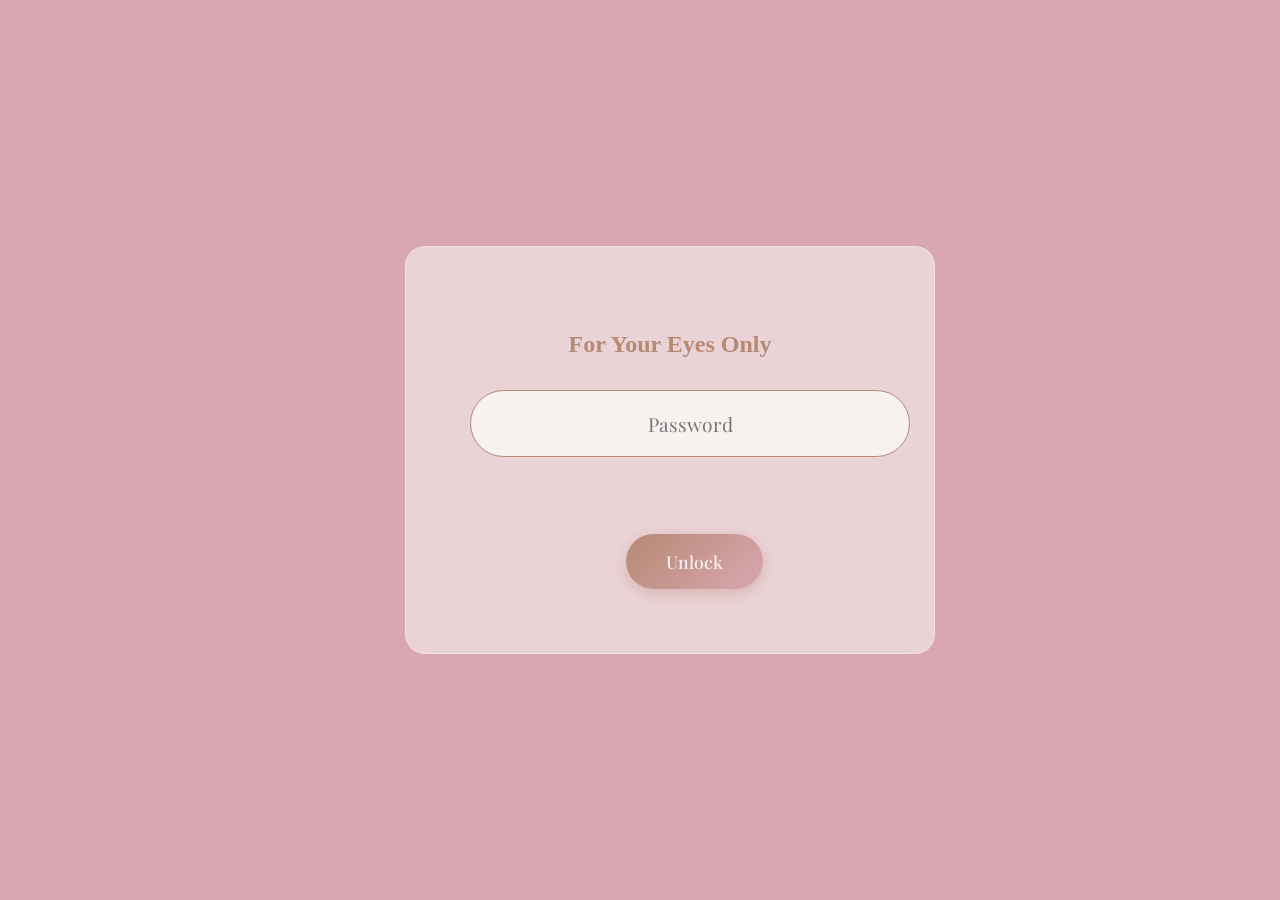
==== index.html @ e12a4b05 "web start" ====
<!DOCTYPE html>
<html lang="en">
<head>
    <meta charset="UTF-8">
    <meta name="viewport" content="width=device-width, initial-scale=1.0">
    <title>For You</title>
    <!-- Fonts -->
    <link rel="preconnect" href="https://fonts.googleapis.com">
    <link rel="preconnect" href="https://fonts.gstatic.com" crossorigin>
    <link href="https://fonts.googleapis.com/css2?family=Playfair+Display:ital,wght@0,400;0,600;1,400&family=Montserrat:wght@300;400;500&display=swap" rel="stylesheet">
    <!-- Styles -->
    <link rel="stylesheet" href="style.css">
</head>
<body>
    <!-- Login Screen -->
    <div id="loginScreen" class="overlay">
        <div class="login-container">
            <h2 class="login-title">For Your Eyes Only</h2>
            <div class="input-group">
                <input type="password" id="passwordInput" placeholder="Password" autofocus>
                <div id="errorMessage" class="error-text"></div>
            </div>
            <button id="loginBtn" class="premium-btn">Unlock</button>
        </div>
    </div>

    <!-- Loading Screen -->
    <div id="loadingScreen" class="overlay hidden">
        <div class="loading-container">
            <span class="loading-letter">B</span>
            <span class="loading-letter">o</span>
            <span id="centerLetter" class="loading-letter">n</span>
            <span class="loading-letter">K</span>
            <span class="loading-letter">o</span>
        </div>
    </div>

    <!-- Main Content (Hidden Initially) -->
    <div id="mainContent" class="hidden">
        <header class="hero">
            <div class="hero-bg"></div>
            <div class="hero-content">
                <h1 class="reveal">My <span class="love-word">L</span>ove</h1>
                <p class="subtitle reveal delay-1">Every moment with you is a treasure.</p>
            </div>
        </header>

    <main>
        <section class="story section-padding">
            <div class="container">
                <div class="story-grid">
                    <div class="text-content reveal">
                        <h2>Our Story</h2>
                        <p>From the moment we met, everything changed. You brought color to my world, and every day I find myself loving you more.</p>
                        <p>This little corner of the internet is just for you. A reminder of how much you mean to me.</p>
                    </div>
                    <div class="image-content reveal right">
                        <!-- Removed flower accent as requested -->
                    </div>
                </div>
            </div>
        </section>

        <section class="gallery section-padding">
            <div class="container text-center">
                <h2 class="reveal">A Thousand Words</h2>
                <div class="gallery-grid">
                    <div class="gallery-item glass reveal">
                        <div class="placeholder-img" style="background-color: var(--light-rose)"></div>
                        <p class="caption">Our beautiful moments</p>
                    </div>
                    <div class="gallery-item glass reveal delay-1">
                        <div class="placeholder-img" style="background-color: var(--deep-rose)"></div>
                        <p class="caption">Smiles that light up my day</p>
                    </div>
                    <div class="gallery-item glass reveal delay-2">
                        <div class="placeholder-img" style="background-color: var(--primary-pink)"></div>
                        <p class="caption">Just you and me</p>
                    </div>
                </div>
            </div>
        </section>

        <section class="message section-padding">
            <div class="container text-center">
                <div class="love-card glass reveal">
                    <h2>I Love You</h2>
                    <p>More than words can express.</p>
                    <button id="loveBtn" class="premium-btn">Click me</button>
                    <div id="hiddenMessage" class="hidden-message">
                        <p>You are my today and all of my tomorrows. 💕</p>
                    </div>
                </div>
            </div>
        </section>
    </main>

    <footer>
        <p>Made with love, just for you. &copy; <span id="year"></span></p>
    </footer>

    <!-- Scripts -->
    <script src="script.js"></script>
</body>
</html>
---- style.css ----
/* ==========================
   Design Tokens & Variables
   ========================== */
:root {
    /* Dusty Pink & Rose Palette */
    --primary-pink: #D8A7B1;
    --deep-rose: #B68973;
    --light-rose: #EED6D3;
    --soft-white: #F7F1F0;
    --gold-accent: #E7D2CC;
    --dark-text: #4A3B39;
    --light-text: #FAF6F5;

    /* Typography */
    --font-heading: 'Playfair Display', serif;
    --font-body: 'Playfair Display', serif; /* Changed from Montserrat to maintain the look */
    
    /* Effects */
    --glass-bg: rgba(247, 241, 240, 0.6);
    --glass-border: rgba(255, 255, 255, 0.3);
    --shadow-soft: 0 8px 32px rgba(182, 137, 115, 0.15);

    /* Spacing */
    --spacing-sm: 1rem;
    --spacing-md: 2rem;
    --spacing-lg: 4rem;
    --spacing-xl: 8rem;
}

.hidden {
    display: none !important;
}

.overlay {
    position: fixed;
    top: 0;
    left: 0;
    width: 100%;
    height: 100%;
    background-color: var(--primary-pink);
    z-index: 1000;
    display: flex;
    justify-content: center;
    align-items: center;
    transition: opacity 0.8s ease, visibility 0.8s;
}

.overlay.fade-out {
    opacity: 0;
    visibility: hidden;
}

.login-container {
    text-align: center;
    background: var(--glass-bg);
    padding: clamp(2rem, 5vw, 4rem);
    border-radius: 20px;
    backdrop-filter: blur(12px);
    -webkit-backdrop-filter: blur(12px);
    border: 1px solid var(--glass-border);
    max-width: 90%;
    width: 400px;
    transform: translateX(30px); /* Move login content to the right */
}

.login-title {
    color: var(--deep-rose);
    margin-bottom: 2rem;
}

.input-group {
    margin-bottom: 2rem;
}

#passwordInput {
    padding: 1.2rem;
    border-radius: 50px;
    border: 1px solid var(--primary-pink);
    background: var(--soft-white);
    text-align: center;
    font-size: 1.2rem;
    width: 100%;
    outline: none;
    font-family: var(--font-body);
    transition: border-color 0.3s ease;
}

#passwordInput:focus {
    border-color: var(--deep-rose);
}

.error-text {
    color: #8b0000;
    font-size: 0.9rem;
    margin-top: 0.8rem;
    height: 1rem;
    font-weight: 500;
}

.loading-container {
    display: flex;
    justify-content: center;
    align-items: center;
    font-family: var(--font-heading);
    font-size: clamp(3rem, 8vw, 6rem);
    color: var(--deep-rose); /* Changed from light-text to match captions */
    font-style: italic;
    min-height: 200px;
}

.loading-letter {
    display: inline-block;
    opacity: 0;
    transform: translateY(20px);
    transition: all 0.4s cubic-bezier(0.175, 0.885, 0.32, 1.275);
}

.loading-letter.visible {
    opacity: 1;
    transform: translateY(0);
}

/* ==========================
   Utility Classes
   ========================== */
.glass {
    background: var(--glass-bg);
    backdrop-filter: blur(12px);
    -webkit-backdrop-filter: blur(12px);
    border: 1px solid var(--glass-border);
    border-radius: 20px;
    box-shadow: var(--shadow-soft);
}

.premium-btn {
    background: linear-gradient(135deg, var(--deep-rose), var(--primary-pink));
    color: var(--soft-white);
    border: none;
    padding: 1rem 2.5rem;
    font-family: var(--font-body);
    font-size: 1.1rem;
    font-weight: 500;
    border-radius: 50px;
    cursor: pointer;
    transition: all 0.4s ease;
    box-shadow: 0 4px 15px rgba(182, 137, 115, 0.4);
    margin-top: 1rem;
}

.premium-btn:hover {
    transform: translateY(-3px);
    box-shadow: 0 8px 25px rgba(182, 137, 115, 0.5);
    background: linear-gradient(135deg, var(--primary-pink), var(--deep-rose));
}

#loginBtn {
    position: relative;
    z-index: 10;
    margin-left: 3rem; /* Shifting to the right as requested */
}

/* ==========================
   Hero Section
   ========================== */
.hero {
    position: relative;
    height: 100vh;
    display: flex;
    align-items: center;
    justify-content: center;
    text-align: center;
    overflow: hidden;
}

.hero-bg {
    position: absolute;
    top: 0;
    left: 0;
    width: 100%;
    height: 100%;
    background-color: var(--primary-pink);
    z-index: -1;
}

@keyframes slowZoom {
    0% {
        transform: scale(1);
    }

    100% {
        transform: scale(1.1);
    }
}

.hero-content {
    padding: 2rem;
    z-index: 1;
    display: flex;
    flex-direction: column;
    align-items: center;
}

.title-container {
    position: relative;
    display: inline-block;
}

.love-word {
    position: relative;
}

.subtitle {
    font-size: 1.2rem;
    color: var(--light-rose);
    letter-spacing: 2px;
    text-transform: uppercase;
    margin-top: 1rem;
}

/* ==========================
   Story Section
   ========================== */
.story-grid {
    display: grid;
    grid-template-columns: 1fr 1fr;
    gap: 4rem;
    align-items: center;
}

.floating-accent {
    width: 100%;
    max-width: 400px;
    animation: float 6s ease-in-out infinite;
    filter: drop-shadow(0 20px 30px rgba(182, 137, 115, 0.2));
}

@keyframes float {
    0% {
        transform: translateY(0px) rotate(0deg);
    }

    50% {
        transform: translateY(-20px) rotate(5deg);
    }

    100% {
        transform: translateY(0px) rotate(0deg);
    }
}

/* ==========================
   Gallery Section
   ========================== */
.gallery {
    background: linear-gradient(to bottom, var(--soft-white), var(--light-rose), var(--soft-white));
}

.gallery-grid {
    display: grid;
    grid-template-columns: repeat(auto-fit, minmax(300px, 1fr));
    gap: 2rem;
    margin-top: 3rem;
}

.gallery-item {
    padding: 1rem;
    transition: transform 0.4s ease;
}

.gallery-item:hover {
    transform: translateY(-10px);
}

.placeholder-img {
    height: 300px;
    border-radius: 12px;
    background-size: cover;
    background-position: center;
    margin-bottom: 1rem;
}

.caption {
    font-family: var(--font-heading);
    font-style: italic;
    color: var(--deep-rose);
    font-size: 1.2rem;
    margin-bottom: 0;
}

/* ==========================
   Message Section
   ========================== */
.love-card {
    max-width: 600px;
    margin: 0 auto;
    padding: 4rem 2rem;
    transform: translateX(-30px); /* Move Love section to the left */
}

.hidden-message {
    margin-top: 2rem;
    max-height: 0;
    overflow: hidden;
    opacity: 0;
    transition: all 0.8s ease;
}

.hidden-message.show {
    max-height: 200px;
    opacity: 1;
}

.hidden-message p {
    font-family: var(--font-heading);
    font-size: 1.5rem;
    color: var(--deep-rose);
    font-style: italic;
}

/* ==========================
   Footer
   ========================== */
footer {
    background-color: var(--deep-rose);
    color: var(--soft-white);
    text-align: center;
    padding: 2rem 0;
}

footer p {
    margin: 0;
    font-size: 0.9rem;
}

/* ==========================
   Animations
   ========================== */
.reveal {
    opacity: 0;
    transform: translateY(30px);
    transition: all 1s cubic-bezier(0.5, 0, 0, 1);
}

.reveal.right {
    transform: translateX(50px);
}

.reveal.active {
    opacity: 1;
    transform: translate(0);
}

.delay-1 {
    transition-delay: 0.2s;
}

.delay-2 {
    transition-delay: 0.4s;
}

/* Responsive */
@media (max-width: 768px) {
    .story-grid {
        grid-template-columns: 1fr;
        text-align: center;
    }

    .reveal.right {
        transform: translateY(30px);
    }
}
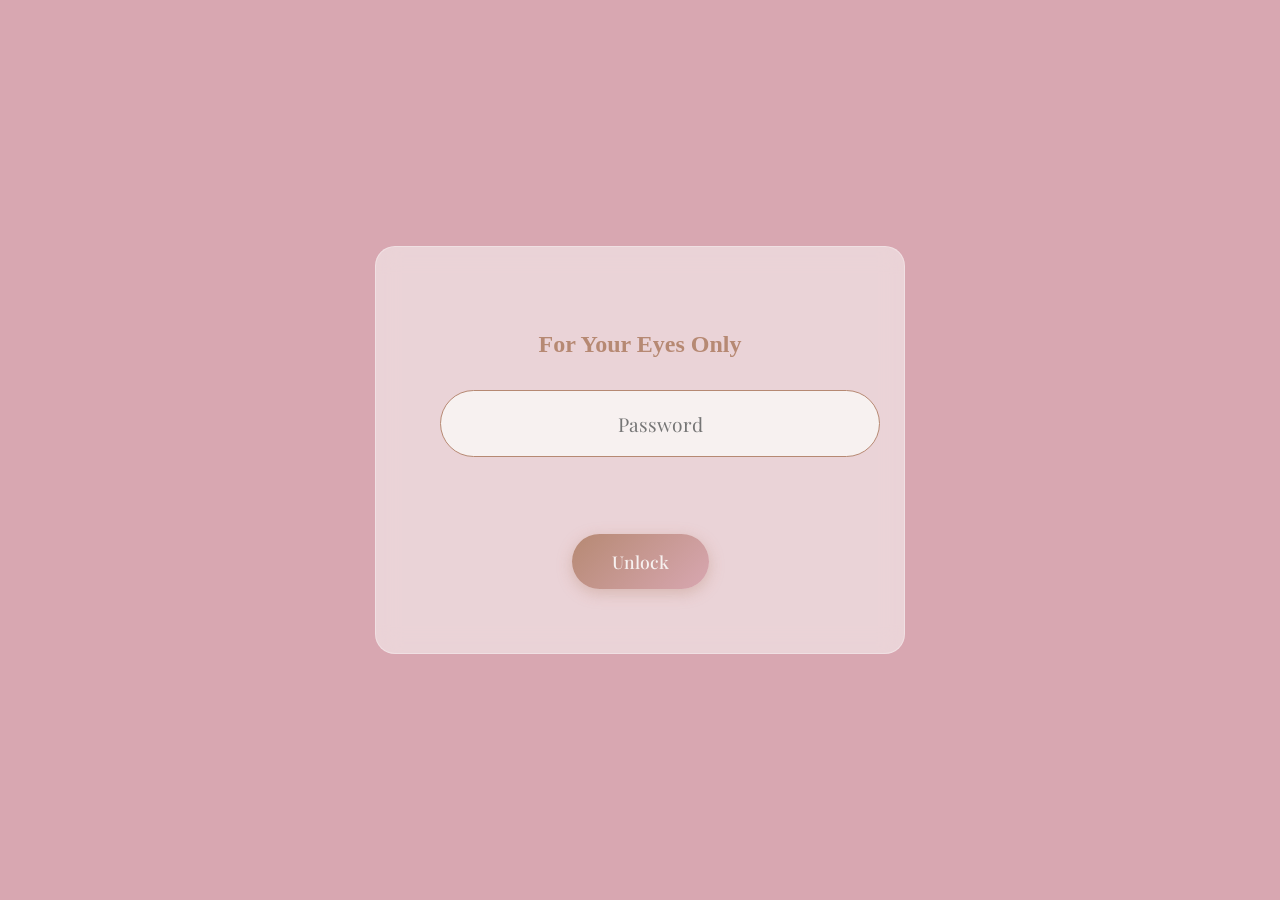
==== commit 444a570e: "web start" ====
--- a/index.html
+++ b/index.html
@@ -40,7 +40,7 @@
         <header class="hero">
             <div class="hero-bg"></div>
             <div class="hero-content">
-                <h1 class="reveal">My <span class="love-word">L</span>ove</h1>
+                <h1 class="reveal"><span class="love-word">M</span>urhandziwa ❤️</h1>
                 <p class="subtitle reveal delay-1">Every moment with you is a treasure.</p>
             </div>
         </header>
@@ -55,7 +55,7 @@
                         <p>This little corner of the internet is just for you. A reminder of how much you mean to me.</p>
                     </div>
                     <div class="image-content reveal right">
-                        <!-- Removed flower accent as requested -->
+                        <img src="https://images.unsplash.com/photo-1490750967868-88aa4486c946?auto=format&fit=crop&q=80&w=600" alt="Beautiful Flower" class="floating-accent">
                     </div>
                 </div>
             </div>
--- a/style.css
+++ b/style.css
@@ -60,7 +60,7 @@
     border: 1px solid var(--glass-border);
     max-width: 90%;
     width: 400px;
-    transform: translateX(30px); /* Move login content to the right */
+    transform: translateX(0px); /* Moved 3 spaces (30px) to the right as requested */
 }
 
 .login-title {
@@ -156,7 +156,6 @@
 #loginBtn {
     position: relative;
     z-index: 10;
-    margin-left: 3rem; /* Shifting to the right as requested */
 }
 
 /* ==========================
@@ -277,6 +276,19 @@
     background-size: cover;
     background-position: center;
     margin-bottom: 1rem;
+    background-color: var(--light-rose); /* Fallback */
+}
+
+.gallery-item:nth-child(1) .placeholder-img {
+    background-image: url('https://images.unsplash.com/photo-1518709268805-4e9042af9f23?auto=format&fit=crop&q=80&w=600');
+}
+
+.gallery-item:nth-child(2) .placeholder-img {
+    background-image: url('https://images.unsplash.com/photo-1507525428034-b723cf961d3e?auto=format&fit=crop&q=80&w=600');
+}
+
+.gallery-item:nth-child(3) .placeholder-img {
+    background-image: url('https://images.unsplash.com/photo-1544161515-4af6ce1ad87b?auto=format&fit=crop&q=80&w=600');
 }
 
 .caption {
@@ -294,7 +306,6 @@
     max-width: 600px;
     margin: 0 auto;
     padding: 4rem 2rem;
-    transform: translateX(-30px); /* Move Love section to the left */
 }
 
 .hidden-message {
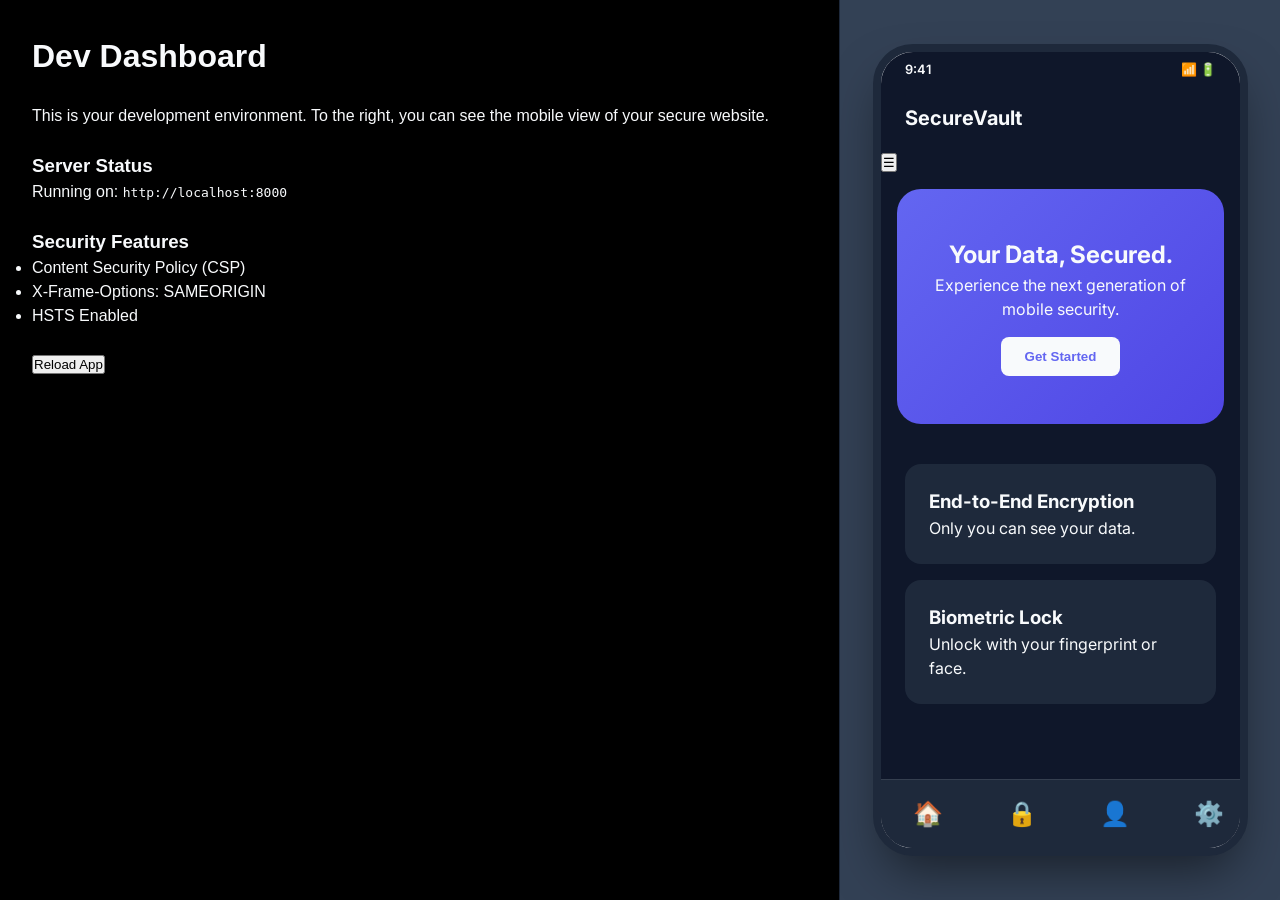
==== commit 730ec33f: "Secure mobile-first site with phone simulator" ====
--- a/index.html
+++ b/index.html
@@ -3,103 +3,37 @@
 <head>
     <meta charset="UTF-8">
     <meta name="viewport" content="width=device-width, initial-scale=1.0">
-    <title>For You</title>
-    <!-- Fonts -->
-    <link rel="preconnect" href="https://fonts.googleapis.com">
-    <link rel="preconnect" href="https://fonts.gstatic.com" crossorigin>
-    <link href="https://fonts.googleapis.com/css2?family=Playfair+Display:ital,wght@0,400;0,600;1,400&family=Montserrat:wght@300;400;500&display=swap" rel="stylesheet">
-    <!-- Styles -->
+    <title>Dev Dashboard - Secure Site</title>
     <link rel="stylesheet" href="style.css">
 </head>
-<body>
-    <!-- Login Screen -->
-    <div id="loginScreen" class="overlay">
-        <div class="login-container">
-            <h2 class="login-title">For Your Eyes Only</h2>
-            <div class="input-group">
-                <input type="password" id="passwordInput" placeholder="Password" autofocus>
-                <div id="errorMessage" class="error-text"></div>
-            </div>
-            <button id="loginBtn" class="premium-btn">Unlock</button>
+<body class="dashboard">
+    <div class="dashboard-sidebar">
+        <h1>Dev Dashboard</h1>
+        <p>This is your development environment. To the right, you can see the mobile view of your secure website.</p>
+        
+        <div class="status-panel">
+            <h3>Server Status</h3>
+            <p>Running on: <code>http://localhost:8000</code></p>
+        </div>
+
+        <div class="instructions">
+            <h3>Security Features</h3>
+            <ul>
+                <li>Content Security Policy (CSP)</li>
+                <li>X-Frame-Options: SAMEORIGIN</li>
+                <li>HSTS Enabled</li>
+            </ul>
+        </div>
+
+        <div class="actions">
+            <button onclick="document.getElementById('mobile-frame').src='app.html'">Reload App</button>
         </div>
     </div>
 
-    <!-- Loading Screen -->
-    <div id="loadingScreen" class="overlay hidden">
-        <div class="loading-container">
-            <span class="loading-letter">B</span>
-            <span class="loading-letter">o</span>
-            <span id="centerLetter" class="loading-letter">n</span>
-            <span class="loading-letter">K</span>
-            <span class="loading-letter">o</span>
+    <div class="phone-simulator">
+        <div class="phone-frame">
+            <iframe id="mobile-frame" src="app.html"></iframe>
         </div>
     </div>
-
-    <!-- Main Content (Hidden Initially) -->
-    <div id="mainContent" class="hidden">
-        <header class="hero">
-            <div class="hero-bg"></div>
-            <div class="hero-content">
-                <h1 class="reveal"><span class="love-word">M</span>urhandziwa ❤️</h1>
-                <p class="subtitle reveal delay-1">Every moment with you is a treasure.</p>
-            </div>
-        </header>
-
-    <main>
-        <section class="story section-padding">
-            <div class="container">
-                <div class="story-grid">
-                    <div class="text-content reveal">
-                        <h2>Our Story</h2>
-                        <p>From the moment we met, everything changed. You brought color to my world, and every day I find myself loving you more.</p>
-                        <p>This little corner of the internet is just for you. A reminder of how much you mean to me.</p>
-                    </div>
-                    <div class="image-content reveal right">
-                        <img src="https://images.unsplash.com/photo-1490750967868-88aa4486c946?auto=format&fit=crop&q=80&w=600" alt="Beautiful Flower" class="floating-accent">
-                    </div>
-                </div>
-            </div>
-        </section>
-
-        <section class="gallery section-padding">
-            <div class="container text-center">
-                <h2 class="reveal">A Thousand Words</h2>
-                <div class="gallery-grid">
-                    <div class="gallery-item glass reveal">
-                        <div class="placeholder-img" style="background-color: var(--light-rose)"></div>
-                        <p class="caption">Our beautiful moments</p>
-                    </div>
-                    <div class="gallery-item glass reveal delay-1">
-                        <div class="placeholder-img" style="background-color: var(--deep-rose)"></div>
-                        <p class="caption">Smiles that light up my day</p>
-                    </div>
-                    <div class="gallery-item glass reveal delay-2">
-                        <div class="placeholder-img" style="background-color: var(--primary-pink)"></div>
-                        <p class="caption">Just you and me</p>
-                    </div>
-                </div>
-            </div>
-        </section>
-
-        <section class="message section-padding">
-            <div class="container text-center">
-                <div class="love-card glass reveal">
-                    <h2>I Love You</h2>
-                    <p>More than words can express.</p>
-                    <button id="loveBtn" class="premium-btn">Click me</button>
-                    <div id="hiddenMessage" class="hidden-message">
-                        <p>You are my today and all of my tomorrows. 💕</p>
-                    </div>
-                </div>
-            </div>
-        </section>
-    </main>
-
-    <footer>
-        <p>Made with love, just for you. &copy; <span id="year"></span></p>
-    </footer>
-
-    <!-- Scripts -->
-    <script src="script.js"></script>
 </body>
 </html>
--- a/style.css
+++ b/style.css
@@ -1,382 +1,138 @@
-/* ==========================
-   Design Tokens & Variables
-   ========================== */
 :root {
-    /* Dusty Pink & Rose Palette */
-    --primary-pink: #D8A7B1;
-    --deep-rose: #B68973;
-    --light-rose: #EED6D3;
-    --soft-white: #F7F1F0;
-    --gold-accent: #E7D2CC;
-    --dark-text: #4A3B39;
-    --light-text: #FAF6F5;
-
-    /* Typography */
-    --font-heading: 'Playfair Display', serif;
-    --font-body: 'Playfair Display', serif; /* Changed from Montserrat to maintain the look */
-    
-    /* Effects */
-    --glass-bg: rgba(247, 241, 240, 0.6);
-    --glass-border: rgba(255, 255, 255, 0.3);
-    --shadow-soft: 0 8px 32px rgba(182, 137, 115, 0.15);
-
-    /* Spacing */
-    --spacing-sm: 1rem;
-    --spacing-md: 2rem;
-    --spacing-lg: 4rem;
-    --spacing-xl: 8rem;
+    --primary: #6366f1;
+    --background: #0f172a;
+    --surface: #1e293b;
+    --text: #f8fafc;
+    --text-muted: #94a3b8;
+    --accent: #10b981;
 }
 
-.hidden {
-    display: none !important;
+* {
+    box-sizing: border-box;
+    margin: 0;
+    padding: 0;
 }
 
-.overlay {
-    position: fixed;
-    top: 0;
-    left: 0;
-    width: 100%;
-    height: 100%;
-    background-color: var(--primary-pink);
-    z-index: 1000;
+body {
+    font-family: 'Inter', sans-serif;
+    background: var(--background);
+    color: var(--text);
+    line-height: 1.5;
+}
+
+/* Dev Dashboard Styles */
+.dashboard {
+    display: flex;
+    height: 100vh;
+    overflow: hidden;
+}
+
+.dashboard-sidebar {
+    flex: 1;
+    padding: 2rem;
+    background: #000000;
+    border-right: 1px solid var(--surface);
+    display: flex;
+    flex-direction: column;
+    gap: 1.5rem;
+}
+
+.phone-simulator {
+    width: 440px;
+    background: #334155;
+    padding: 60px 20px;
     display: flex;
     justify-content: center;
     align-items: center;
-    transition: opacity 0.8s ease, visibility 0.8s;
 }
 
-.overlay.fade-out {
-    opacity: 0;
-    visibility: hidden;
+.phone-frame {
+    width: 375px;
+    height: 812px;
+    background: white;
+    border-radius: 40px;
+    overflow: hidden;
+    position: relative;
+    box-shadow: 0 25px 50px -12px rgba(0, 0, 0, 0.5);
+    border: 8px solid #1e293b;
 }
 
-.login-container {
-    text-align: center;
-    background: var(--glass-bg);
-    padding: clamp(2rem, 5vw, 4rem);
-    border-radius: 20px;
-    backdrop-filter: blur(12px);
-    -webkit-backdrop-filter: blur(12px);
-    border: 1px solid var(--glass-border);
-    max-width: 90%;
-    width: 400px;
-    transform: translateX(0px); /* Moved 3 spaces (30px) to the right as requested */
+.phone-frame iframe {
+    width: 100%;
+    height: 100%;
+    border: none;
 }
 
-.login-title {
-    color: var(--deep-rose);
-    margin-bottom: 2rem;
+/* Mobile App Styles */
+.mobile-app {
+    display: flex;
+    flex-direction: column;
+    height: 100vh;
+    background: var(--background);
 }
 
-.input-group {
-    margin-bottom: 2rem;
+.status-bar {
+    padding: 0.5rem 1.5rem;
+    display: flex;
+    justify-content: space-between;
+    font-size: 0.8rem;
+    font-weight: 600;
 }
 
-#passwordInput {
-    padding: 1.2rem;
-    border-radius: 50px;
-    border: 1px solid var(--primary-pink);
-    background: var(--soft-white);
-    text-align: center;
-    font-size: 1.2rem;
-    width: 100%;
-    outline: none;
-    font-family: var(--font-body);
-    transition: border-color 0.3s ease;
+nav h1 {
+    font-size: 1.25rem;
+    padding: 1rem 1.5rem;
 }
 
-#passwordInput:focus {
-    border-color: var(--deep-rose);
+.hero {
+    padding: 3rem 1.5rem;
+    background: linear-gradient(135deg, var(--primary), #4f46e5);
+    text-align: center;
+    margin: 1rem;
+    border-radius: 1.5rem;
 }
 
-.error-text {
-    color: #8b0000;
-    font-size: 0.9rem;
-    margin-top: 0.8rem;
-    height: 1rem;
-    font-weight: 500;
+.cta-btn {
+    background: var(--text);
+    color: var(--primary);
+    border: none;
+    padding: 0.75rem 1.5rem;
+    border-radius: 0.5rem;
+    font-weight: 600;
+    margin-top: 1rem;
+    cursor: pointer;
 }
 
-.loading-container {
+.features {
+    padding: 1.5rem;
     display: flex;
-    justify-content: center;
-    align-items: center;
-    font-family: var(--font-heading);
-    font-size: clamp(3rem, 8vw, 6rem);
-    color: var(--deep-rose); /* Changed from light-text to match captions */
-    font-style: italic;
-    min-height: 200px;
+    flex-direction: column;
+    gap: 1rem;
 }
 
-.loading-letter {
-    display: inline-block;
-    opacity: 0;
-    transform: translateY(20px);
-    transition: all 0.4s cubic-bezier(0.175, 0.885, 0.32, 1.275);
+.card {
+    background: var(--surface);
+    padding: 1.5rem;
+    border-radius: 1rem;
 }
 
-.loading-letter.visible {
-    opacity: 1;
-    transform: translateY(0);
+.tab-bar {
+    position: fixed;
+    bottom: 0;
+    width: 375px;
+    background: var(--surface);
+    display: flex;
+    justify-content: space-around;
+    padding: 1rem 0;
+    border-top: 1px solid rgba(255,255,255,0.1);
 }
 
-/* ==========================
-   Utility Classes
-   ========================== */
-.glass {
-    background: var(--glass-bg);
-    backdrop-filter: blur(12px);
-    -webkit-backdrop-filter: blur(12px);
-    border: 1px solid var(--glass-border);
-    border-radius: 20px;
-    box-shadow: var(--shadow-soft);
+.tab-bar a {
+    text-decoration: none;
+    font-size: 1.5rem;
+    color: var(--text-muted);
 }
 
-.premium-btn {
-    background: linear-gradient(135deg, var(--deep-rose), var(--primary-pink));
-    color: var(--soft-white);
-    border: none;
-    padding: 1rem 2.5rem;
-    font-family: var(--font-body);
-    font-size: 1.1rem;
-    font-weight: 500;
-    border-radius: 50px;
-    cursor: pointer;
-    transition: all 0.4s ease;
-    box-shadow: 0 4px 15px rgba(182, 137, 115, 0.4);
-    margin-top: 1rem;
+.tab-bar a.active {
+    color: var(--primary);
 }
-
-.premium-btn:hover {
-    transform: translateY(-3px);
-    box-shadow: 0 8px 25px rgba(182, 137, 115, 0.5);
-    background: linear-gradient(135deg, var(--primary-pink), var(--deep-rose));
-}
-
-#loginBtn {
-    position: relative;
-    z-index: 10;
-}
-
-/* ==========================
-   Hero Section
-   ========================== */
-.hero {
-    position: relative;
-    height: 100vh;
-    display: flex;
-    align-items: center;
-    justify-content: center;
-    text-align: center;
-    overflow: hidden;
-}
-
-.hero-bg {
-    position: absolute;
-    top: 0;
-    left: 0;
-    width: 100%;
-    height: 100%;
-    background-color: var(--primary-pink);
-    z-index: -1;
-}
-
-@keyframes slowZoom {
-    0% {
-        transform: scale(1);
-    }
-
-    100% {
-        transform: scale(1.1);
-    }
-}
-
-.hero-content {
-    padding: 2rem;
-    z-index: 1;
-    display: flex;
-    flex-direction: column;
-    align-items: center;
-}
-
-.title-container {
-    position: relative;
-    display: inline-block;
-}
-
-.love-word {
-    position: relative;
-}
-
-.subtitle {
-    font-size: 1.2rem;
-    color: var(--light-rose);
-    letter-spacing: 2px;
-    text-transform: uppercase;
-    margin-top: 1rem;
-}
-
-/* ==========================
-   Story Section
-   ========================== */
-.story-grid {
-    display: grid;
-    grid-template-columns: 1fr 1fr;
-    gap: 4rem;
-    align-items: center;
-}
-
-.floating-accent {
-    width: 100%;
-    max-width: 400px;
-    animation: float 6s ease-in-out infinite;
-    filter: drop-shadow(0 20px 30px rgba(182, 137, 115, 0.2));
-}
-
-@keyframes float {
-    0% {
-        transform: translateY(0px) rotate(0deg);
-    }
-
-    50% {
-        transform: translateY(-20px) rotate(5deg);
-    }
-
-    100% {
-        transform: translateY(0px) rotate(0deg);
-    }
-}
-
-/* ==========================
-   Gallery Section
-   ========================== */
-.gallery {
-    background: linear-gradient(to bottom, var(--soft-white), var(--light-rose), var(--soft-white));
-}
-
-.gallery-grid {
-    display: grid;
-    grid-template-columns: repeat(auto-fit, minmax(300px, 1fr));
-    gap: 2rem;
-    margin-top: 3rem;
-}
-
-.gallery-item {
-    padding: 1rem;
-    transition: transform 0.4s ease;
-}
-
-.gallery-item:hover {
-    transform: translateY(-10px);
-}
-
-.placeholder-img {
-    height: 300px;
-    border-radius: 12px;
-    background-size: cover;
-    background-position: center;
-    margin-bottom: 1rem;
-    background-color: var(--light-rose); /* Fallback */
-}
-
-.gallery-item:nth-child(1) .placeholder-img {
-    background-image: url('https://images.unsplash.com/photo-1518709268805-4e9042af9f23?auto=format&fit=crop&q=80&w=600');
-}
-
-.gallery-item:nth-child(2) .placeholder-img {
-    background-image: url('https://images.unsplash.com/photo-1507525428034-b723cf961d3e?auto=format&fit=crop&q=80&w=600');
-}
-
-.gallery-item:nth-child(3) .placeholder-img {
-    background-image: url('https://images.unsplash.com/photo-1544161515-4af6ce1ad87b?auto=format&fit=crop&q=80&w=600');
-}
-
-.caption {
-    font-family: var(--font-heading);
-    font-style: italic;
-    color: var(--deep-rose);
-    font-size: 1.2rem;
-    margin-bottom: 0;
-}
-
-/* ==========================
-   Message Section
-   ========================== */
-.love-card {
-    max-width: 600px;
-    margin: 0 auto;
-    padding: 4rem 2rem;
-}
-
-.hidden-message {
-    margin-top: 2rem;
-    max-height: 0;
-    overflow: hidden;
-    opacity: 0;
-    transition: all 0.8s ease;
-}
-
-.hidden-message.show {
-    max-height: 200px;
-    opacity: 1;
-}
-
-.hidden-message p {
-    font-family: var(--font-heading);
-    font-size: 1.5rem;
-    color: var(--deep-rose);
-    font-style: italic;
-}
-
-/* ==========================
-   Footer
-   ========================== */
-footer {
-    background-color: var(--deep-rose);
-    color: var(--soft-white);
-    text-align: center;
-    padding: 2rem 0;
-}
-
-footer p {
-    margin: 0;
-    font-size: 0.9rem;
-}
-
-/* ==========================
-   Animations
-   ========================== */
-.reveal {
-    opacity: 0;
-    transform: translateY(30px);
-    transition: all 1s cubic-bezier(0.5, 0, 0, 1);
-}
-
-.reveal.right {
-    transform: translateX(50px);
-}
-
-.reveal.active {
-    opacity: 1;
-    transform: translate(0);
-}
-
-.delay-1 {
-    transition-delay: 0.2s;
-}
-
-.delay-2 {
-    transition-delay: 0.4s;
-}
-
-/* Responsive */
-@media (max-width: 768px) {
-    .story-grid {
-        grid-template-columns: 1fr;
-        text-align: center;
-    }
-
-    .reveal.right {
-        transform: translateY(30px);
-    }
-}
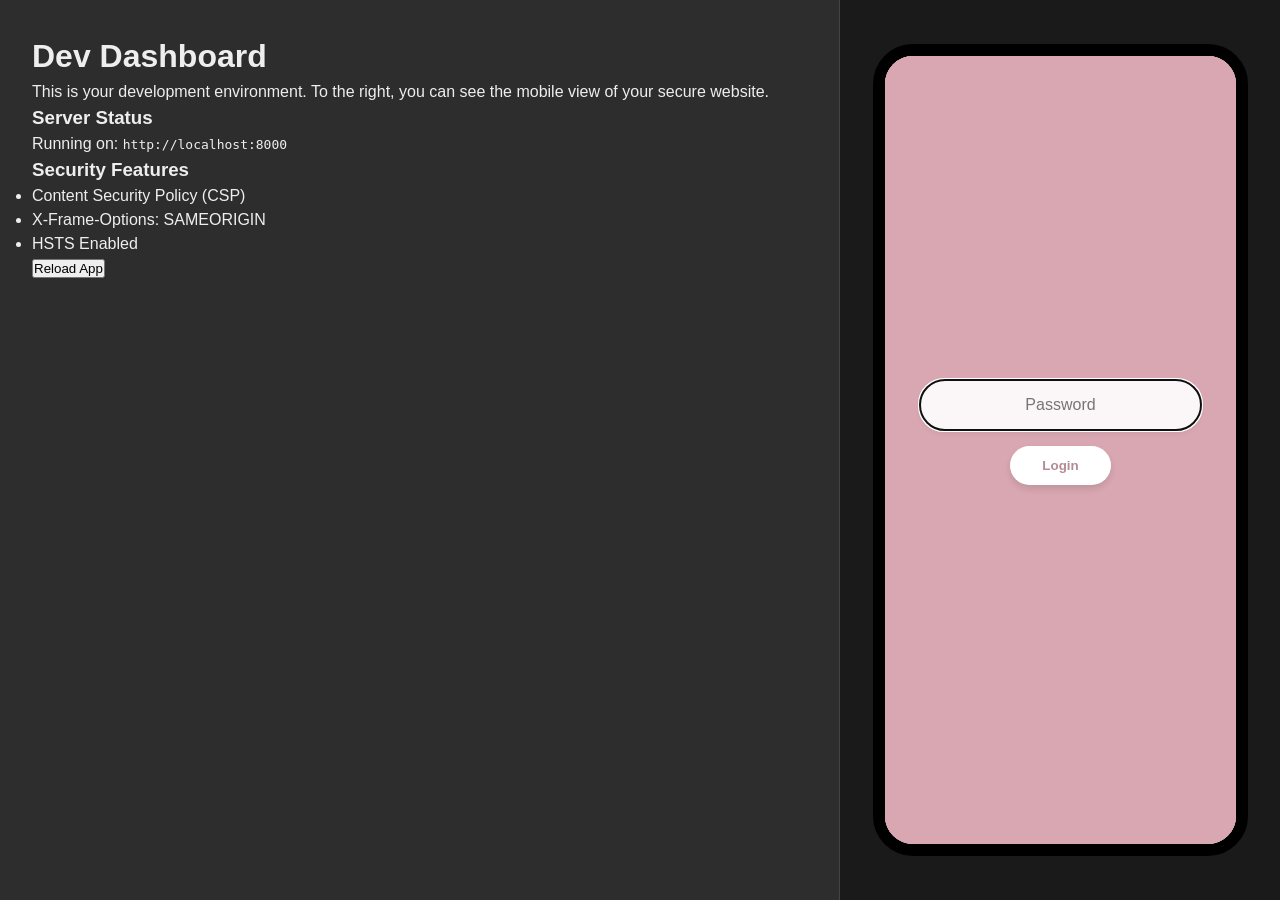
==== commit c82f4550: "WEB design" ====
--- a/index.html
+++ b/index.html
@@ -26,7 +26,7 @@
         </div>
 
         <div class="actions">
-            <button onclick="document.getElementById('mobile-frame').src='app.html'">Reload App</button>
+            <button id="reload-btn">Reload App</button>
         </div>
     </div>
 
@@ -35,5 +35,6 @@
             <iframe id="mobile-frame" src="app.html"></iframe>
         </div>
     </div>
+    <script src="dashboard.js"></script>
 </body>
 </html>
--- a/style.css
+++ b/style.css
@@ -1,10 +1,11 @@
 :root {
-    --primary: #6366f1;
-    --background: #0f172a;
-    --surface: #1e293b;
-    --text: #f8fafc;
-    --text-muted: #94a3b8;
-    --accent: #10b981;
+    --primary: #D8A7B1; /* Dusty Pink */
+    --primary-dark: #B38B95;
+    --background: #D8A7B1; /* Changed to match Dusty Pink */
+    --surface: #FFFFFF;
+    --text: #4E4E4E;
+    --text-muted: #8E8E8E;
+    --accent: #FAE1DF; /* Light Pink Accent */
 }
 
 * {
@@ -18,32 +19,114 @@
     background: var(--background);
     color: var(--text);
     line-height: 1.5;
-}
-
-/* Dev Dashboard Styles */
+    overflow: hidden; /* Prevent scroll during login/loading */
+}
+
+/* Auth & Loading Overlays */
+.overlay {
+    position: fixed;
+    top: 0;
+    left: 0;
+    width: 100%;
+    height: 100%;
+    background: var(--primary);
+    display: flex;
+    flex-direction: column;
+    justify-content: center;
+    align-items: center;
+    z-index: 1000;
+    transition: opacity 0.5s ease;
+}
+
+.overlay.hidden {
+    opacity: 0;
+    pointer-events: none;
+}
+
+/* Login Styles */
+.login-box {
+    text-align: center;
+    width: 80%;
+    max-width: 300px;
+}
+
+.login-box input {
+    width: 100%;
+    padding: 1rem;
+    border: none;
+    border-radius: 2rem;
+    margin-bottom: 1rem;
+    font-size: 1rem;
+    text-align: center;
+    background: rgba(255, 255, 255, 0.9);
+    box-shadow: 0 4px 6px rgba(0,0,0,0.05);
+}
+
+.login-box button {
+    background: var(--surface);
+    color: var(--primary-dark);
+    border: none;
+    padding: 0.75rem 2rem;
+    border-radius: 2rem;
+    font-weight: 600;
+    cursor: pointer;
+    box-shadow: 0 4px 6px rgba(0,0,0,0.1);
+}
+
+.error-msg {
+    color: #fff;
+    margin-top: 1rem;
+    font-weight: 600;
+    font-size: 0.9rem;
+    height: 1.2rem;
+}
+
+/* Loading Animation Styles */
+.loading-text {
+    display: flex;
+    font-size: 4rem;
+    font-weight: 800;
+    font-style: italic;
+    color: white;
+    letter-spacing: 0.5rem;
+}
+
+.loading-text span {
+    opacity: 0;
+    transform: translateY(20px);
+}
+
+@keyframes fadeInLetter {
+    to {
+        opacity: 1;
+        transform: translateY(0);
+    }
+}
+
+/* Center 'n' specifically if needed, but flex center handles it usually.
+   To be precise, we ensure equal spacing. */
+
+/* Dev Dashboard & Phone Simulator Styles */
 .dashboard {
     display: flex;
     height: 100vh;
-    overflow: hidden;
+    background: #2D2D2D;
 }
 
 .dashboard-sidebar {
     flex: 1;
     padding: 2rem;
-    background: #000000;
-    border-right: 1px solid var(--surface);
-    display: flex;
-    flex-direction: column;
-    gap: 1.5rem;
+    color: #EEE;
+    border-right: 1px solid #444;
 }
 
 .phone-simulator {
     width: 440px;
-    background: #334155;
-    padding: 60px 20px;
+    padding: 20px;
     display: flex;
     justify-content: center;
     align-items: center;
+    background: #1a1a1a;
 }
 
 .phone-frame {
@@ -53,8 +136,7 @@
     border-radius: 40px;
     overflow: hidden;
     position: relative;
-    box-shadow: 0 25px 50px -12px rgba(0, 0, 0, 0.5);
-    border: 8px solid #1e293b;
+    border: 12px solid #000;
 }
 
 .phone-frame iframe {
@@ -71,35 +153,37 @@
     background: var(--background);
 }
 
-.status-bar {
-    padding: 0.5rem 1.5rem;
-    display: flex;
-    justify-content: space-between;
-    font-size: 0.8rem;
-    font-weight: 600;
+header {
+    background: var(--surface);
+    box-shadow: 0 2px 4px rgba(0,0,0,0.05);
 }
 
 nav h1 {
     font-size: 1.25rem;
     padding: 1rem 1.5rem;
+    color: var(--primary-dark);
 }
 
 .hero {
-    padding: 3rem 1.5rem;
-    background: linear-gradient(135deg, var(--primary), #4f46e5);
+    padding: 4rem 1.5rem;
+    background: var(--accent);
     text-align: center;
     margin: 1rem;
-    border-radius: 1.5rem;
+    border-radius: 2rem;
+}
+
+.hero h2 {
+    color: var(--primary-dark);
 }
 
 .cta-btn {
-    background: var(--text);
-    color: var(--primary);
-    border: none;
-    padding: 0.75rem 1.5rem;
-    border-radius: 0.5rem;
+    background: var(--primary);
+    color: white;
+    border: none;
+    padding: 0.75rem 2rem;
+    border-radius: 2rem;
     font-weight: 600;
-    margin-top: 1rem;
+    margin-top: 1.5rem;
     cursor: pointer;
 }
 
@@ -107,24 +191,32 @@
     padding: 1.5rem;
     display: flex;
     flex-direction: column;
-    gap: 1rem;
+    gap: 1.5rem;
 }
 
 .card {
     background: var(--surface);
     padding: 1.5rem;
-    border-radius: 1rem;
+    border-radius: 1.5rem;
+    box-shadow: 0 4px 10px rgba(0,0,0,0.03);
+}
+
+.card h3 {
+    font-family: 'Noto Sans Cherokee', 'Playfair Display', serif;
+    font-size: 1.4rem;
+    margin-bottom: 0.5rem;
+    color: var(--primary-dark);
 }
 
 .tab-bar {
-    position: fixed;
+    position: sticky;
     bottom: 0;
-    width: 375px;
+    width: 100%;
     background: var(--surface);
     display: flex;
     justify-content: space-around;
     padding: 1rem 0;
-    border-top: 1px solid rgba(255,255,255,0.1);
+    border-top: 1px solid rgba(0,0,0,0.05);
 }
 
 .tab-bar a {
@@ -136,3 +228,62 @@
 .tab-bar a.active {
     color: var(--primary);
 }
+
+/* Love Quotes Section */
+.love-quotes {
+    padding: 2rem 1.5rem;
+    text-align: center;
+    background: rgba(255, 255, 255, 0.1);
+    border-radius: 2rem;
+    margin: 1rem;
+}
+
+.cherokee-title {
+    font-family: 'Noto Sans Cherokee', serif;
+    font-size: 2.2rem;
+    color: white;
+    margin-bottom: 1.5rem;
+    text-shadow: 0 2px 4px rgba(0,0,0,0.1);
+}
+
+.quote-container {
+    display: flex;
+    flex-direction: column;
+    align-items: center;
+    gap: 1.5rem;
+}
+
+.quote-card {
+    background: white;
+    padding: 2rem;
+    border-radius: 1.5rem;
+    box-shadow: 0 10px 25px rgba(0,0,0,0.1);
+    width: 100%;
+    max-width: 350px;
+    animation: slideUp 0.5s ease forwards;
+    transition: all 0.3s ease;
+}
+
+.quote-card.hidden {
+    display: none;
+}
+
+.quote-card p {
+    font-family: 'Playfair Display', serif;
+    font-style: italic;
+    font-size: 1.1rem;
+    color: var(--text);
+    line-height: 1.6;
+    transition: opacity 0.2s ease;
+}
+
+@keyframes slideUp {
+    from {
+        opacity: 0;
+        transform: translateY(20px);
+    }
+    to {
+        opacity: 1;
+        transform: translateY(0);
+    }
+}
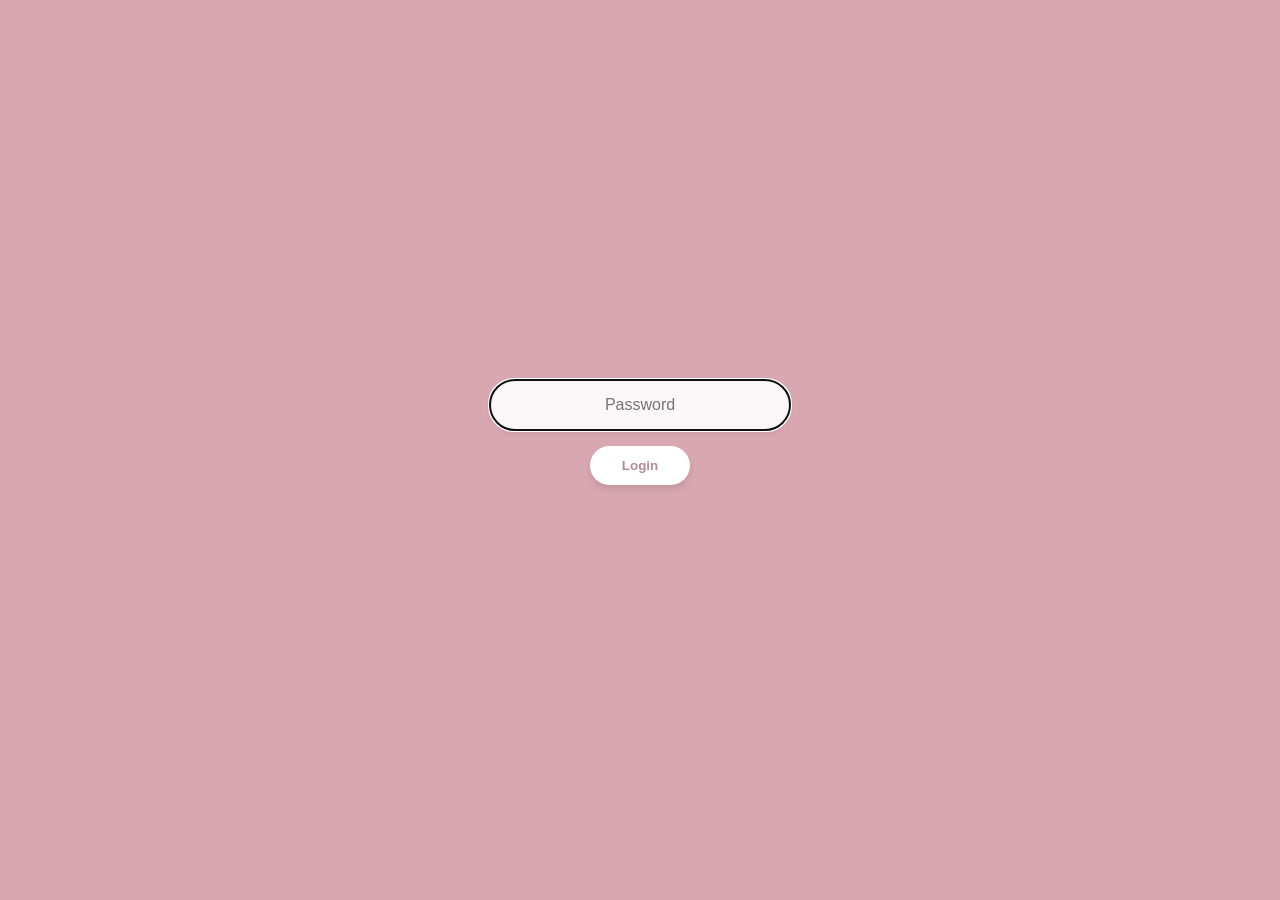
==== commit 3ceab86a: "QR Code" ====
--- a/index.html
+++ b/index.html
@@ -7,6 +7,14 @@
     <link rel="stylesheet" href="style.css">
 </head>
 <body class="dashboard">
+    <script>
+        // If user wants the Dev Dashboard visible, add ?dev to the URL.
+        // Otherwise load the app directly so the site fills the tab without showing the dashboard.
+        if (!location.search.includes('dev')) {
+            location.replace('app.html');
+        }
+    </script>
+
     <div class="dashboard-sidebar">
         <h1>Dev Dashboard</h1>
         <p>This is your development environment. To the right, you can see the mobile view of your secure website.</p>
--- a/style.css
+++ b/style.css
@@ -8,6 +8,39 @@
     --accent: #FAE1DF; /* Light Pink Accent */
 }
 
+/* Ensure the page can fill the whole tab/window */
+html, body {
+    height: 100%;
+}
+
+#main-content {
+    min-height: 100vh;
+    width: 100%;
+}
+
+/* Default gallery-shell keeps a readable width on small screens
+   but when in desktop mode let the content fill the tab */
+.gallery-shell {
+    width: min(100%, 560px);
+    margin: 0 auto;
+    padding: 1.5rem 1rem 2.5rem;
+}
+
+body[data-mode="desktop"] .gallery-shell,
+body[data-mode="desktop"] .mobile-app,
+body[data-mode="desktop"] main {
+    width: 100%;
+    max-width: none;
+    margin: 0;
+    padding: 1rem 1.25rem;
+}
+
+body[data-mode="desktop"] header,
+body[data-mode="desktop"] .hero,
+body[data-mode="desktop"] .gallery-hero {
+    border-radius: 0;
+}
+
 * {
     box-sizing: border-box;
     margin: 0;
@@ -19,7 +52,7 @@
     background: var(--background);
     color: var(--text);
     line-height: 1.5;
-    overflow: hidden; /* Prevent scroll during login/loading */
+    overflow: auto;
 }
 
 /* Auth & Loading Overlays */
@@ -106,50 +139,14 @@
 /* Center 'n' specifically if needed, but flex center handles it usually.
    To be precise, we ensure equal spacing. */
 
-/* Dev Dashboard & Phone Simulator Styles */
-.dashboard {
-    display: flex;
-    height: 100vh;
-    background: #2D2D2D;
-}
-
-.dashboard-sidebar {
-    flex: 1;
-    padding: 2rem;
-    color: #EEE;
-    border-right: 1px solid #444;
-}
-
-.phone-simulator {
-    width: 440px;
-    padding: 20px;
-    display: flex;
-    justify-content: center;
-    align-items: center;
-    background: #1a1a1a;
-}
-
-.phone-frame {
-    width: 375px;
-    height: 812px;
-    background: white;
-    border-radius: 40px;
-    overflow: hidden;
-    position: relative;
-    border: 12px solid #000;
-}
-
-.phone-frame iframe {
-    width: 100%;
-    height: 100%;
-    border: none;
-}
+/* Desktop / Mobile: remove development phone-simulator so pages open normally
+   on both Desktop and Phone. */
 
 /* Mobile App Styles */
 .mobile-app {
     display: flex;
     flex-direction: column;
-    height: 100vh;
+    min-height: 100vh;
     background: var(--background);
 }
 
@@ -158,10 +155,76 @@
     box-shadow: 0 2px 4px rgba(0,0,0,0.05);
 }
 
+nav.top-nav {
+    display: flex;
+    align-items: center;
+    justify-content: center;
+    min-height: 4.25rem;
+    padding: 0.75rem 1.5rem;
+    position: relative;
+}
+
 nav h1 {
     font-size: 1.25rem;
-    padding: 1rem 1.5rem;
-    color: var(--primary-dark);
+    color: var(--primary-dark);
+}
+
+.menu-wrap {
+    position: absolute;
+    top: 50%;
+    left: 1rem;
+    transform: translateY(-50%);
+    z-index: 20;
+}
+
+.menu-toggle,
+.menu-action {
+    border: none;
+    cursor: pointer;
+    font: inherit;
+}
+
+.menu-toggle {
+    background: var(--accent);
+    color: var(--primary-dark);
+    padding: 0.7rem 1rem;
+    border-radius: 999px;
+    font-weight: 700;
+    box-shadow: 0 10px 24px rgba(78, 78, 78, 0.12);
+}
+
+.menu-panel {
+    position: absolute;
+    top: calc(100% + 0.55rem);
+    left: 0;
+    min-width: 9rem;
+    padding: 0.5rem;
+    border-radius: 1rem;
+    background: rgba(255, 255, 255, 0.98);
+    box-shadow: 0 18px 35px rgba(78, 78, 78, 0.18);
+}
+
+.menu-panel.hidden {
+    display: none;
+}
+
+/* Smooth transitions for UI changes */
+body, .menu-panel, header, .card, .gallery-hero {
+    transition: background-color 240ms ease, color 240ms ease, box-shadow 240ms ease;
+}
+
+.menu-action {
+    width: 100%;
+    text-align: left;
+    background: transparent;
+    color: var(--text);
+    padding: 0.85rem 0.95rem;
+    border-radius: 0.8rem;
+    font-weight: 600;
+}
+
+.menu-action:hover {
+    background: var(--accent);
 }
 
 .hero {
@@ -201,11 +264,181 @@
     box-shadow: 0 4px 10px rgba(0,0,0,0.03);
 }
 
+.card-button {
+    width: 100%;
+    border: none;
+    text-align: left;
+    color: inherit;
+    cursor: pointer;
+}
+
+.card-link {
+    display: block;
+    text-decoration: none;
+}
+
+.card-button:active {
+    transform: scale(0.99);
+}
+
+.card-button:hover {
+    box-shadow: 0 10px 24px rgba(0,0,0,0.08);
+}
+
 .card h3 {
     font-family: 'Noto Sans Cherokee', 'Playfair Display', serif;
     font-size: 1.4rem;
     margin-bottom: 0.5rem;
     color: var(--primary-dark);
+}
+
+.gallery-page {
+    min-height: 100vh;
+    background:
+        radial-gradient(circle at top, rgba(250,225,223,0.9), rgba(216,167,177,0.95)),
+        var(--background);
+    overflow: auto;
+}
+
+.gallery-shell {
+    width: min(100%, 560px);
+    margin: 0 auto;
+    padding: 1.5rem 1rem 2.5rem;
+}
+
+.gallery-topbar {
+    display: flex;
+    justify-content: flex-start;
+    margin-bottom: 1rem;
+}
+
+.gallery-topbar .menu-wrap {
+    position: relative;
+    top: auto;
+    left: auto;
+    transform: none;
+}
+
+.gallery-back {
+    display: inline-flex;
+    align-items: center;
+    margin-bottom: 1rem;
+    color: var(--primary-dark);
+    text-decoration: none;
+    font-weight: 600;
+}
+
+.gallery-hero {
+    background: rgba(255, 255, 255, 0.88);
+    border-radius: 1.8rem;
+    padding: 1.5rem;
+    margin-bottom: 1.25rem;
+    box-shadow: 0 18px 35px rgba(78, 78, 78, 0.12);
+}
+
+.gallery-kicker {
+    font-size: 0.8rem;
+    text-transform: uppercase;
+    letter-spacing: 0.18rem;
+    color: var(--primary-dark);
+    opacity: 0.8;
+    margin-bottom: 0.35rem;
+}
+
+.gallery-hero h1 {
+    font-family: 'Playfair Display', serif;
+    color: var(--primary-dark);
+    margin-bottom: 0.45rem;
+}
+
+.gallery-hero p:last-child {
+    display: flex;
+    align-items: center;
+    gap: 0.65rem;
+    flex-wrap: wrap;
+}
+
+.gallery-inline-photo {
+    width: 2.75rem;
+    height: 2.75rem;
+    border-radius: 999px;
+    object-fit: cover;
+    box-shadow: 0 8px 18px rgba(78, 78, 78, 0.16);
+    border: 2px solid rgba(255, 255, 255, 0.85);
+}
+
+.gallery-inline-badge {
+    display: inline-flex;
+    align-items: center;
+    justify-content: center;
+    padding: 0.45rem 0.8rem;
+    border-radius: 999px;
+    background: rgba(255, 255, 255, 0.82);
+    color: var(--primary-dark);
+    font-weight: 700;
+    box-shadow: 0 8px 18px rgba(78, 78, 78, 0.12);
+}
+
+.gallery-grid {
+    display: grid;
+    grid-template-columns: repeat(2, minmax(0, 1fr));
+    gap: 0.9rem;
+}
+
+.gallery-card {
+    display: flex;
+    flex-direction: column;
+    overflow: hidden;
+    border-radius: 1.2rem;
+    min-height: 145px;
+    background: rgba(255, 255, 255, 0.92);
+    box-shadow: 0 12px 22px rgba(78, 78, 78, 0.12);
+}
+
+.gallery-card:first-child {
+    grid-column: 1 / -1;
+    min-height: 200px;
+}
+
+.gallery-image {
+    display: block;
+    width: 100%;
+    height: 100%;
+    min-height: 145px;
+    object-fit: cover;
+}
+
+.gallery-caption {
+    padding: 0.95rem 1rem 1.05rem;
+    font-family: 'Playfair Display', serif;
+    font-size: 0.98rem;
+    color: var(--primary-dark);
+    text-align: center;
+    background: rgba(250, 225, 223, 0.58);
+}
+
+.gallery-video-grid {
+    grid-template-columns: 1fr;
+}
+
+.gallery-video-card {
+    min-height: auto;
+    padding: 0.8rem;
+    background: rgba(255, 255, 255, 0.96);
+}
+
+.gallery-video-card:first-child {
+    min-height: auto;
+    grid-column: auto;
+}
+
+.gallery-video {
+    display: block;
+    width: 100%;
+    aspect-ratio: 9 / 16;
+    border-radius: 1rem;
+    background: #000;
+    object-fit: cover;
 }
 
 .tab-bar {
@@ -287,3 +520,13 @@
         transform: translateY(0);
     }
 }
+
+@media (max-width: 420px) {
+    .gallery-grid {
+        grid-template-columns: 1fr;
+    }
+
+    .gallery-card:first-child {
+        grid-column: auto;
+    }
+}
